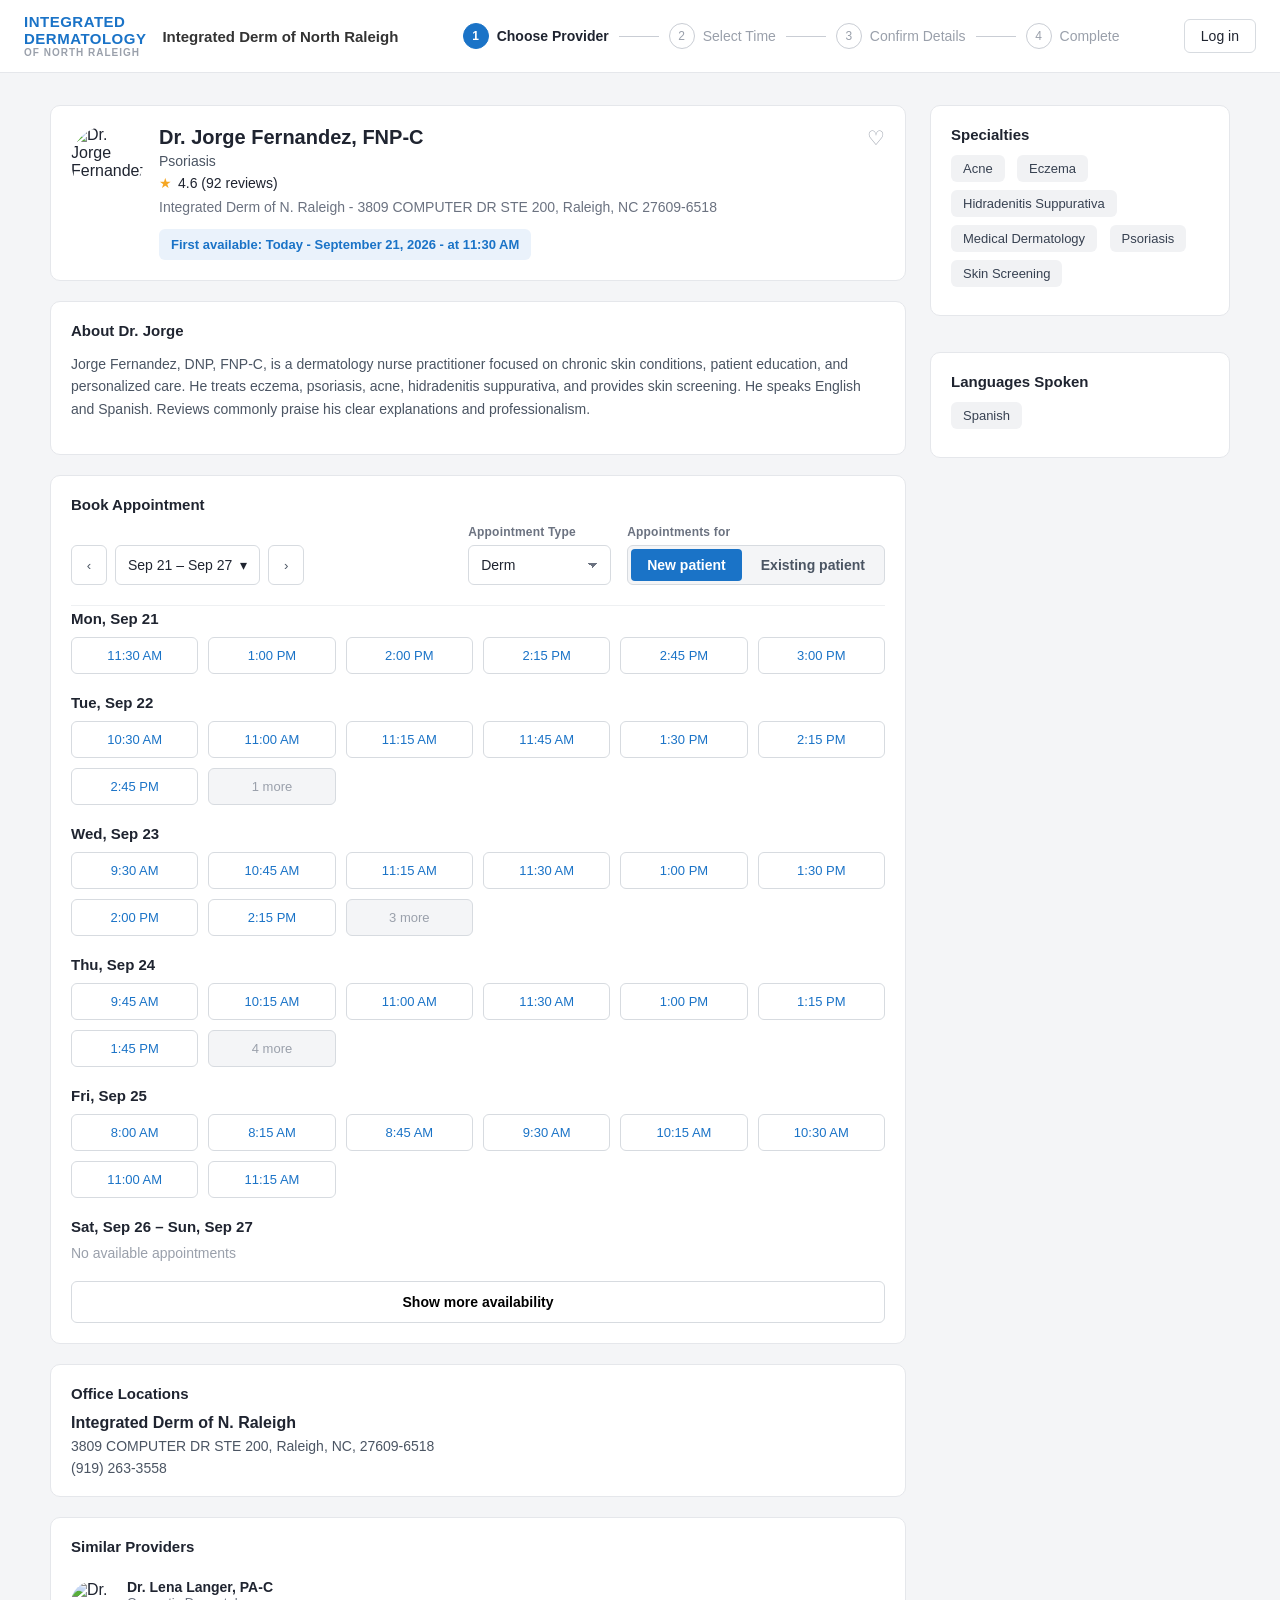
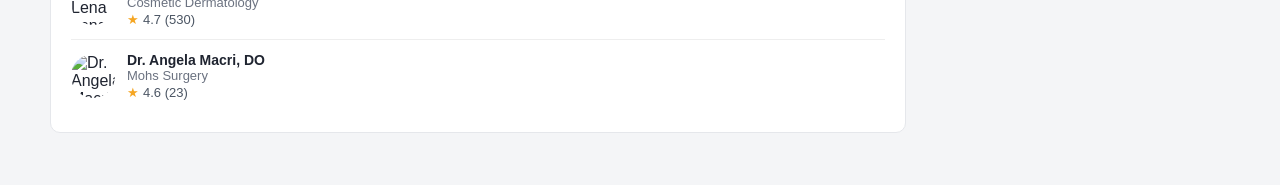
==== provider-profile.html @ 8ef36b45 "Add OLS scheduler prototype with patient-type slot filtering Recreates the four-step online schedule" ====
<!DOCTYPE html>
<html lang="en">
<head>
<meta charset="UTF-8">
<meta name="viewport" content="width=device-width, initial-scale=1.0">
<title>Dr. Jorge Fernandez, FNP-C - Integrated Derm of North Raleigh</title>
<link rel="stylesheet" href="css/styles.css">
</head>
<body>

<header class="header">
  <div class="header-left">
    <a class="logo" href="index.html">
      <span class="brand-main">INTEGRATED</span>
      <span class="brand-main">DERMATOLOGY</span>
      <span class="brand-sub">OF NORTH RALEIGH</span>
    </a>
    <div class="practice-name">Integrated Derm of North Raleigh</div>
  </div>

  <div class="steps">
    <div class="step active">
      <span class="step-circle">1</span>
      <span class="step-label">Choose Provider</span>
    </div>
    <div class="step-line"></div>
    <div class="step">
      <span class="step-circle">2</span>
      <span class="step-label">Select Time</span>
    </div>
    <div class="step-line"></div>
    <div class="step">
      <span class="step-circle">3</span>
      <span class="step-label">Confirm Details</span>
    </div>
    <div class="step-line"></div>
    <div class="step">
      <span class="step-circle">4</span>
      <span class="step-label">Complete</span>
    </div>
  </div>

  <button class="login-btn">Log in</button>
</header>

<div class="page-shell">
  <div class="content-wrap-row">
    <div class="content-main">

      <div class="card profile-header-card">
        <div class="profile-header-left">
          <img class="avatar" src="https://i.pravatar.cc/140?img=13" alt="Dr. Jorge Fernandez">
          <div>
            <div class="profile-name">Dr. Jorge Fernandez, FNP-C</div>
            <div class="profile-specialty">Psoriasis</div>
            <div class="profile-rating"><span class="star" style="color:#f5a623;">&#9733;</span> 4.6 (92 reviews)</div>
            <div class="profile-location">Integrated Derm of N. Raleigh - 3809 COMPUTER DR STE 200, Raleigh, NC 27609-6518</div>
            <div class="first-available">First available: Today - September 21, 2026 - at 11:30 AM</div>
          </div>
        </div>
        <span style="font-size:20px; color:#9aa0ab;">&#9825;</span>
      </div>

      <div class="card">
        <div class="section-label">About Dr. Jorge</div>
        <p style="font-size:14px; color:#4b5563; line-height:1.6;">
          Jorge Fernandez, DNP, FNP-C, is a dermatology nurse practitioner focused on chronic skin conditions, patient education, and personalized care. He treats eczema, psoriasis, acne, hidradenitis suppurativa, and provides skin screening. He speaks English and Spanish. Reviews commonly praise his clear explanations and professionalism.
        </p>
      </div>

      <div class="card">
        <div class="section-label">Book Appointment</div>

        <div class="book-toolbar">
          <div class="week-nav">
            <button class="icon-btn">&#8249;</button>
            <div class="week-pill">Sep 21 &ndash; Sep 27 <span>&#9662;</span></div>
            <button class="icon-btn">&#8250;</button>
          </div>
          <div class="book-toolbar-filters">
            <div class="appt-filter-group">
              <label class="appt-filter-label" for="appt-type">Appointment Type</label>
              <select class="appt-type-select" id="appt-type">
                <option selected>Derm</option>
                <option>Cosmetic</option>
                <option>Skin Screening</option>
              </select>
            </div>
            <div class="appt-filter-group">
              <span class="appt-filter-label">Appointments for</span>
              <div class="patient-type-toggle" id="patient-type-toggle" role="group" aria-label="Appointments for">
                <button type="button" class="patient-type-option" data-patient-type="new">New patient</button>
                <button type="button" class="patient-type-option" data-patient-type="established">Existing patient</button>
              </div>
            </div>
          </div>
        </div>

        <div id="conflict-host"></div>

        <div id="availability"></div>

        <button class="show-more-btn">Show more availability</button>
      </div>

      <div class="card">
        <div class="section-label">Office Locations</div>
        <div class="office-location-name">Integrated Derm of N. Raleigh</div>
        <div class="office-location-row">3809 COMPUTER DR STE 200, Raleigh, NC, 27609-6518</div>
        <div class="office-location-row">(919) 263-3558</div>
      </div>

      <div class="card">
        <div class="section-label">Similar Providers</div>

        <div class="similar-provider-row">
          <img class="avatar" src="https://i.pravatar.cc/100?img=45" alt="Dr. Lena Langer">
          <div>
            <div class="similar-provider-name">Dr. Lena Langer, PA-C</div>
            <div class="similar-provider-specialty">Cosmetic Dermatology</div>
            <div class="similar-provider-rating"><span class="star" style="color:#f5a623;">&#9733;</span> 4.7 (530)</div>
          </div>
        </div>

        <div class="similar-provider-row">
          <img class="avatar" src="https://i.pravatar.cc/100?img=32" alt="Dr. Angela Macri">
          <div>
            <div class="similar-provider-name">Dr. Angela Macri, DO</div>
            <div class="similar-provider-specialty">Mohs Surgery</div>
            <div class="similar-provider-rating"><span class="star" style="color:#f5a623;">&#9733;</span> 4.6 (23)</div>
          </div>
        </div>
      </div>

    </div>

    <div class="content-side">
      <div class="card">
        <div class="section-label">Specialties</div>
        <div>
          <span class="tag">Acne</span>
          <span class="tag">Eczema</span>
          <span class="tag">Hidradenitis Suppurativa</span>
          <span class="tag">Medical Dermatology</span>
          <span class="tag">Psoriasis</span>
          <span class="tag">Skin Screening</span>
        </div>
      </div>

      <div class="card">
        <div class="section-label">Languages Spoken</div>
        <div>
          <span class="tag">Spanish</span>
        </div>
      </div>
    </div>
  </div>
</div>

<script src="js/scheduler.js"></script>
<script>
  initPatientTypeSelector({
    toggleSelector: '#patient-type-toggle',
    slotsSelector: '#availability',
    conflictSelector: '#conflict-host'
  });
</script>

</body>
</html>
---- css/styles.css ----
* {
  box-sizing: border-box;
}

body {
  margin: 0;
  font-family: -apple-system, BlinkMacSystemFont, "Segoe UI", Roboto, Helvetica, Arial, sans-serif;
  color: #1f2430;
  background: #ffffff;
}

a {
  text-decoration: none;
  color: inherit;
}

button {
  font-family: inherit;
  cursor: pointer;
}

/* Header */
.header {
  display: flex;
  align-items: center;
  justify-content: space-between;
  padding: 14px 24px;
  border-bottom: 1px solid #e5e7eb;
  flex-wrap: wrap;
  gap: 12px;
}

.header-left {
  display: flex;
  align-items: center;
  gap: 16px;
}

.logo {
  display: flex;
  flex-direction: column;
  line-height: 1.1;
  font-weight: 700;
  letter-spacing: 0.5px;
  color: #9aa0ab;
  font-size: 13px;
  white-space: nowrap;
}

.logo .brand-main {
  color: #1a73c7;
  font-size: 15px;
}

.logo .brand-sub {
  font-size: 10px;
  letter-spacing: 1px;
}

.practice-name {
  font-weight: 600;
  font-size: 15px;
  color: #333;
}

.steps {
  display: flex;
  align-items: center;
  gap: 10px;
  flex-wrap: wrap;
}

.step {
  display: flex;
  align-items: center;
  gap: 8px;
  font-size: 14px;
  color: #9aa0ab;
}

.step.active {
  color: #1f2430;
  font-weight: 600;
}

.step-circle {
  width: 26px;
  height: 26px;
  border-radius: 50%;
  border: 1.5px solid #c9cdd4;
  display: flex;
  align-items: center;
  justify-content: center;
  font-size: 12px;
  color: #9aa0ab;
  flex-shrink: 0;
}

.step.active .step-circle {
  background: #1a73c7;
  border-color: #1a73c7;
  color: #fff;
}

.step.done .step-circle {
  background: #1a73c7;
  border-color: #1a73c7;
  color: #fff;
}

.step-line {
  width: 40px;
  height: 1px;
  background: #c9cdd4;
}

.step-line.done {
  background: #1a73c7;
}

.login-btn {
  display: flex;
  align-items: center;
  gap: 8px;
  border: 1px solid #d7dbe0;
  border-radius: 6px;
  padding: 8px 16px;
  background: #fff;
  font-size: 14px;
  font-weight: 500;
  color: #1f2430;
  white-space: nowrap;
}

/* Search bar */
.search-bar {
  display: flex;
  align-items: center;
  gap: 10px;
  padding: 14px 24px;
  border-bottom: 1px solid #eee;
  flex-wrap: wrap;
}

.select-box,
.input-box {
  border: 1px solid #d7dbe0;
  border-radius: 6px;
  padding: 9px 12px;
  font-size: 14px;
  color: #1f2430;
  background: #fff;
}

.select-box {
  display: flex;
  align-items: center;
  gap: 6px;
  white-space: nowrap;
}

.search-input-wrap {
  flex: 1;
  min-width: 220px;
  display: flex;
  align-items: center;
  gap: 8px;
  border: 1px solid #d7dbe0;
  border-radius: 6px;
  padding: 9px 12px;
}

.search-input-wrap input {
  border: none;
  outline: none;
  font-size: 14px;
  flex: 1;
  color: #1f2430;
}

.search-btn {
  background: #1a73c7;
  color: #fff;
  border: none;
  border-radius: 6px;
  padding: 10px 28px;
  font-size: 14px;
  font-weight: 600;
}

.clear-filters {
  color: #1a73c7;
  font-size: 14px;
  cursor: pointer;
  white-space: nowrap;
}

.result-count {
  padding: 10px 24px 0;
  font-size: 13px;
  color: #6b7280;
}

/* Date/toolbar row */
.toolbar-row {
  display: flex;
  align-items: center;
  justify-content: space-between;
  padding: 12px 24px;
  flex-wrap: wrap;
  gap: 10px;
}

.toolbar-left {
  display: flex;
  align-items: center;
  gap: 10px;
  flex-wrap: wrap;
}

.icon-btn {
  border: 1px solid #d7dbe0;
  background: #fff;
  border-radius: 6px;
  width: 32px;
  height: 32px;
  display: flex;
  align-items: center;
  justify-content: center;
  color: #4b5563;
}

.date-pill,
.time-pill {
  display: flex;
  align-items: center;
  gap: 8px;
  border: 1px solid #d7dbe0;
  border-radius: 6px;
  padding: 8px 12px;
  font-size: 14px;
}

.toolbar-right {
  display: flex;
  align-items: center;
  gap: 18px;
  font-size: 13px;
  color: #1a73c7;
}

.toolbar-right span {
  display: flex;
  align-items: center;
  gap: 6px;
  cursor: pointer;
}

/* Split layout: list + map */
.split-layout {
  display: flex;
  align-items: flex-start;
}

.results-col {
  flex: 1;
  min-width: 0;
  padding: 0 24px 24px;
}

.map-col {
  width: 45%;
  min-width: 320px;
  height: calc(100vh - 190px);
  position: sticky;
  top: 0;
  background: #e8eaed;
}

.map-placeholder {
  width: 100%;
  height: 100%;
  background: linear-gradient(135deg, #eef1f4, #e2e6ea);
  display: flex;
  align-items: center;
  justify-content: center;
  color: #9aa0ab;
  font-size: 13px;
  position: relative;
  overflow: hidden;
}

/* Provider card */
.provider-card {
  border-bottom: 1px solid #eee;
  padding: 20px 0;
}

.provider-card-top {
  display: flex;
  gap: 16px;
  align-items: flex-start;
}

.avatar {
  width: 64px;
  height: 64px;
  border-radius: 50%;
  object-fit: cover;
  flex-shrink: 0;
}

.provider-info {
  flex: 1;
}

.provider-name-row {
  display: flex;
  align-items: center;
  gap: 8px;
}

.provider-name {
  font-weight: 700;
  font-size: 16px;
}

.rating {
  display: flex;
  align-items: center;
  gap: 4px;
  font-size: 13px;
  color: #4b5563;
}

.rating .star {
  color: #f5a623;
}

.provider-specialty {
  font-size: 14px;
  color: #4b5563;
  margin-top: 4px;
}

.provider-location {
  font-size: 13px;
  color: #6b7280;
  margin-top: 6px;
  display: flex;
  align-items: center;
  gap: 4px;
}

.provider-address {
  font-size: 13px;
  color: #9aa0ab;
  margin-left: 18px;
}

.provider-card-icons {
  display: flex;
  gap: 14px;
  color: #6b7280;
  font-size: 16px;
}

.day-slots {
  display: grid;
  grid-template-columns: repeat(7, 1fr);
  gap: 10px;
  margin-top: 16px;
}

.day-slot {
  border: 1px solid #d7dbe0;
  border-radius: 6px;
  padding: 10px 6px;
  text-align: center;
  font-size: 13px;
  cursor: pointer;
}

.day-slot .day-name {
  font-weight: 600;
  color: #1f2430;
}

.day-slot .day-date {
  color: #4b5563;
  margin-top: 2px;
}

.day-slot .day-open {
  color: #1a73c7;
  margin-top: 4px;
  font-weight: 600;
}

.day-slot.disabled {
  opacity: 0.5;
  cursor: default;
}

.day-slot.disabled .day-open {
  color: #9aa0ab;
}

.see-availability {
  color: #1a73c7;
  font-size: 14px;
  margin-top: 14px;
  display: inline-block;
  cursor: pointer;
}

/* Page shell for step 2 / 3 / 4 */
.page-shell {
  background: #f4f5f7;
  min-height: calc(100vh - 65px);
  padding: 32px 24px;
}

.content-wrap {
  max-width: 960px;
  margin: 0 auto;
}

.content-wrap-row {
  max-width: 1180px;
  margin: 0 auto;
  display: flex;
  gap: 24px;
  align-items: flex-start;
}

.content-main {
  flex: 1;
  min-width: 0;
}

.content-side {
  width: 300px;
  flex-shrink: 0;
  display: flex;
  flex-direction: column;
  gap: 16px;
}

.page-title-row {
  display: flex;
  align-items: center;
  justify-content: space-between;
  margin-bottom: 20px;
}

.page-title {
  font-size: 24px;
  font-weight: 700;
}

.back-link {
  display: flex;
  align-items: center;
  gap: 6px;
  color: #1a73c7;
  font-size: 14px;
  cursor: pointer;
}

.card {
  background: #fff;
  border: 1px solid #e5e7eb;
  border-radius: 10px;
  padding: 20px;
  margin-bottom: 20px;
}

.provider-summary {
  display: flex;
  align-items: center;
  gap: 16px;
}

.provider-summary .avatar {
  width: 56px;
  height: 56px;
}

.provider-summary-info .provider-name {
  font-size: 17px;
}

.provider-summary-info .provider-location {
  margin-top: 4px;
}

.section-label {
  font-weight: 700;
  font-size: 15px;
  margin-bottom: 12px;
}

.appt-type-pill {
  display: flex;
  align-items: center;
  justify-content: center;
  gap: 8px;
  background: #eaf2fb;
  border: 1px solid #1a73c7;
  color: #1a73c7;
  border-radius: 6px;
  padding: 12px;
  font-weight: 600;
  font-size: 14px;
  margin-bottom: 24px;
}

.day-heading {
  font-weight: 700;
  font-size: 15px;
  margin: 20px 0 10px;
}

/* Patient type selector */
.patient-type-row {
  margin-bottom: 20px;
}

/* Filter bar above the slot grid */
.appt-filter-row {
  display: flex;
  align-items: flex-end;
  gap: 16px;
  flex-wrap: wrap;
  padding-bottom: 20px;
  margin-bottom: 4px;
  border-bottom: 1px solid #eef0f2;
}

.appt-filter-group {
  display: flex;
  flex-direction: column;
  gap: 6px;
  min-width: 0;
}

.appt-filter-row > .appt-filter-group:last-child {
  margin-left: auto;
}

.appt-filter-group--grow {
  flex: 0 1 260px;
  min-width: 180px;
}

.appt-filter-label {
  font-size: 12px;
  font-weight: 600;
  color: #6b7280;
  letter-spacing: 0.2px;
}

.appt-type-select {
  height: 40px;
  width: 100%;
  border: 1px solid #d7dbe0;
  border-radius: 6px;
  padding: 0 34px 0 12px;
  font-size: 14px;
  font-family: inherit;
  color: #1f2430;
  background-color: #fff;
  background-image: linear-gradient(45deg, transparent 50%, #6b7280 50%),
    linear-gradient(135deg, #6b7280 50%, transparent 50%);
  background-position: calc(100% - 17px) 17px, calc(100% - 12px) 17px;
  background-size: 5px 5px, 5px 5px;
  background-repeat: no-repeat;
  -webkit-appearance: none;
  -moz-appearance: none;
  appearance: none;
}

.appt-type-select:focus {
  outline: none;
  border-color: #1a73c7;
  box-shadow: 0 0 0 3px rgba(26, 115, 199, 0.15);
}

.book-toolbar-filters {
  display: flex;
  align-items: flex-end;
  gap: 16px;
  flex-wrap: wrap;
}

.available-times-label {
  margin-top: 20px;
}

/* First day heading follows a section label, so it needs less top margin */
#availability .day-heading:first-child {
  margin-top: 0;
}

.patient-type-toggle {
  display: inline-flex;
  height: 40px;
  padding: 3px;
  gap: 3px;
  border: 1px solid #d7dbe0;
  border-radius: 6px;
  background: #f4f5f7;
}

.patient-type-option {
  border: none;
  border-radius: 4px;
  background: transparent;
  color: #4b5563;
  font-size: 14px;
  font-weight: 600;
  padding: 0 16px;
  white-space: nowrap;
  transition: background-color 0.12s ease, color 0.12s ease;
}

.patient-type-option:hover:not(.active) {
  color: #1f2430;
}

.patient-type-option.active {
  background: #1a73c7;
  color: #fff;
}

/* Conflict messaging */
.conflict-banner {
  border: 1px solid #f0c2c2;
  background: #fdf3f3;
  border-radius: 8px;
  padding: 14px 16px;
  margin-bottom: 20px;
}

.conflict-title {
  font-weight: 700;
  font-size: 14px;
  color: #a62b2b;
  margin-bottom: 4px;
}

.conflict-body {
  font-size: 13px;
  color: #6b7280;
}

/* Prototype-only testing controls */
.proto-panel {
  border: 1px dashed #b08400;
  background: #fffbea;
  border-radius: 8px;
  padding: 16px;
  margin-top: 24px;
}

.proto-panel-label {
  font-size: 11px;
  font-weight: 700;
  letter-spacing: 1px;
  text-transform: uppercase;
  color: #7a5c00;
  margin-bottom: 4px;
}

.proto-panel-note {
  font-size: 13px;
  color: #6b7280;
  margin-bottom: 12px;
}

.proto-panel-actions {
  display: flex;
  gap: 12px;
  flex-wrap: wrap;
}

.proto-btn {
  flex: 1;
  min-width: 200px;
  border: 1px solid #b08400;
  background: #fff;
  color: #7a5c00;
  border-radius: 6px;
  padding: 12px 16px;
  font-size: 14px;
  font-weight: 600;
}

.time-slots {
  display: grid;
  grid-template-columns: repeat(6, 1fr);
  gap: 10px;
}

.time-slot {
  border: 1px solid #d7dbe0;
  border-radius: 6px;
  padding: 10px 4px;
  text-align: center;
  font-size: 13px;
  color: #1a73c7;
  background: #fff;
}

.time-slot.more {
  color: #9aa0ab;
  background: #f4f5f7;
}

.no-appts {
  color: #9aa0ab;
  font-size: 14px;
}

.show-more-btn {
  width: 100%;
  border: 1px solid #d7dbe0;
  border-radius: 6px;
  padding: 12px;
  background: #fff;
  font-weight: 600;
  font-size: 14px;
  margin-top: 20px;
}

/* Provider profile page */
.profile-header-card {
  display: flex;
  align-items: flex-start;
  justify-content: space-between;
  gap: 16px;
}

.profile-header-left {
  display: flex;
  gap: 16px;
}

.profile-header-left .avatar {
  width: 72px;
  height: 72px;
}

.profile-name {
  font-size: 20px;
  font-weight: 700;
}

.profile-specialty {
  font-size: 14px;
  color: #4b5563;
  margin-top: 4px;
}

.profile-rating {
  display: flex;
  align-items: center;
  gap: 6px;
  font-size: 14px;
  margin-top: 6px;
}

.profile-location {
  font-size: 14px;
  color: #6b7280;
  margin-top: 8px;
  display: flex;
  align-items: center;
  gap: 6px;
}

.first-available {
  display: inline-flex;
  align-items: center;
  gap: 8px;
  background: #eaf2fb;
  color: #1a73c7;
  border-radius: 6px;
  padding: 8px 12px;
  font-size: 13px;
  font-weight: 600;
  margin-top: 14px;
}

.tag {
  display: inline-block;
  background: #f1f2f4;
  border-radius: 6px;
  padding: 6px 12px;
  font-size: 13px;
  color: #374151;
  margin: 0 8px 8px 0;
}

.appt-type-pill-btn {
  background: #1a73c7;
  color: #fff;
  border: none;
  border-radius: 6px;
  padding: 10px 20px;
  font-weight: 600;
  font-size: 14px;
  display: flex;
  align-items: center;
  gap: 8px;
}

.book-toolbar {
  display: flex;
  align-items: flex-end;
  justify-content: space-between;
  padding-bottom: 20px;
  margin-bottom: 4px;
  border-bottom: 1px solid #eef0f2;
  flex-wrap: wrap;
  gap: 16px;
}

.week-nav {
  display: flex;
  align-items: center;
  gap: 8px;
  height: 40px;
}

.week-nav .icon-btn {
  height: 40px;
  width: 36px;
}

.week-pill {
  display: flex;
  align-items: center;
  gap: 8px;
  height: 40px;
  border: 1px solid #d7dbe0;
  border-radius: 6px;
  padding: 0 12px;
  font-size: 14px;
}

.office-location-name {
  font-weight: 600;
  margin-bottom: 6px;
}

.office-location-row {
  display: flex;
  align-items: center;
  gap: 8px;
  font-size: 14px;
  color: #4b5563;
  margin-top: 6px;
}

.similar-provider-row {
  display: flex;
  align-items: center;
  gap: 12px;
  padding: 12px 0;
  border-bottom: 1px solid #eee;
}

.similar-provider-row:last-child {
  border-bottom: none;
}

.similar-provider-row .avatar {
  width: 44px;
  height: 44px;
}

.similar-provider-name {
  font-weight: 600;
  font-size: 14px;
}

.similar-provider-specialty {
  font-size: 13px;
  color: #6b7280;
}

.similar-provider-rating {
  font-size: 13px;
  color: #4b5563;
  display: flex;
  align-items: center;
  gap: 4px;
  margin-top: 2px;
}

/* Confirm details page */
.appt-summary-row {
  display: flex;
  align-items: center;
  justify-content: space-between;
}

.appt-summary-datetime {
  text-align: right;
  display: flex;
  align-items: center;
  gap: 10px;
}

.appt-summary-datetime .date {
  font-weight: 700;
  font-size: 15px;
}

.appt-summary-datetime .time {
  color: #4b5563;
  font-size: 14px;
}

.login-quicker-btn {
  width: 100%;
  border: 1px solid #1a73c7;
  background: #eaf2fb;
  color: #1a73c7;
  border-radius: 6px;
  padding: 14px;
  font-weight: 600;
  font-size: 14px;
  display: flex;
  align-items: center;
  justify-content: center;
  gap: 8px;
  margin-bottom: 24px;
}

.form-row {
  display: grid;
  grid-template-columns: 1fr 1fr 1fr;
  gap: 16px;
  margin-bottom: 20px;
}

.form-group label {
  display: block;
  font-weight: 600;
  font-size: 14px;
  margin-bottom: 8px;
}

.required {
  color: #d64545;
}

.form-group input,
.form-group select,
.form-group textarea {
  width: 100%;
  border: 1px solid #d7dbe0;
  border-radius: 6px;
  padding: 11px 12px;
  font-size: 14px;
  font-family: inherit;
  color: #1f2430;
}

.form-group textarea {
  resize: vertical;
  min-height: 90px;
}

.hipaa-notice {
  background: #f4f5f7;
  border-radius: 8px;
  padding: 16px;
  margin: 24px 0;
}

.hipaa-notice-title {
  display: flex;
  align-items: center;
  gap: 8px;
  font-weight: 700;
  font-size: 14px;
  margin-bottom: 6px;
}

.hipaa-notice-body {
  font-size: 13px;
  color: #6b7280;
  margin-left: 24px;
}

.confirm-btn {
  width: 100%;
  background: #1a5aa8;
  color: #fff;
  border: none;
  border-radius: 6px;
  padding: 16px;
  font-weight: 700;
  font-size: 15px;
}

/* Complete page */
.complete-card {
  text-align: center;
  padding: 48px 24px;
}

.complete-icon {
  width: 64px;
  height: 64px;
  border-radius: 50%;
  background: #e6f4ea;
  color: #1e8e3e;
  display: flex;
  align-items: center;
  justify-content: center;
  font-size: 32px;
  margin: 0 auto 20px;
}

.complete-title {
  font-size: 22px;
  font-weight: 700;
  margin-bottom: 8px;
}

.complete-subtitle {
  color: #6b7280;
  font-size: 14px;
}

@media (max-width: 900px) {
  .split-layout {
    flex-direction: column;
  }
  .map-col {
    width: 100%;
    height: 320px;
    position: static;
  }
  .content-wrap-row {
    flex-direction: column;
  }
  .content-side {
    width: 100%;
  }
  .day-slots {
    grid-template-columns: repeat(3, 1fr);
  }
  .time-slots {
    grid-template-columns: repeat(3, 1fr);
  }
  .form-row {
    grid-template-columns: 1fr;
  }
  /* Once filters stack, left-align them instead of pushing the last one right */
  .appt-filter-row > .appt-filter-group:last-child {
    margin-left: 0;
  }
}

@media (max-width: 560px) {
  .appt-filter-group--grow {
    flex: 1 1 100%;
  }
  .patient-type-toggle {
    width: 100%;
  }
  .patient-type-option {
    flex: 1;
  }
  .header {
    flex-direction: column;
    align-items: flex-start;
  }
  .steps {
    order: 3;
    width: 100%;
    justify-content: space-between;
  }
  .step span.step-label {
    display: none;
  }
  .step-line {
    width: 16px;
  }
  .day-slots {
    grid-template-columns: repeat(2, 1fr);
  }
  .time-slots {
    grid-template-columns: repeat(2, 1fr);
  }
  .profile-header-card {
    flex-direction: column;
  }
}
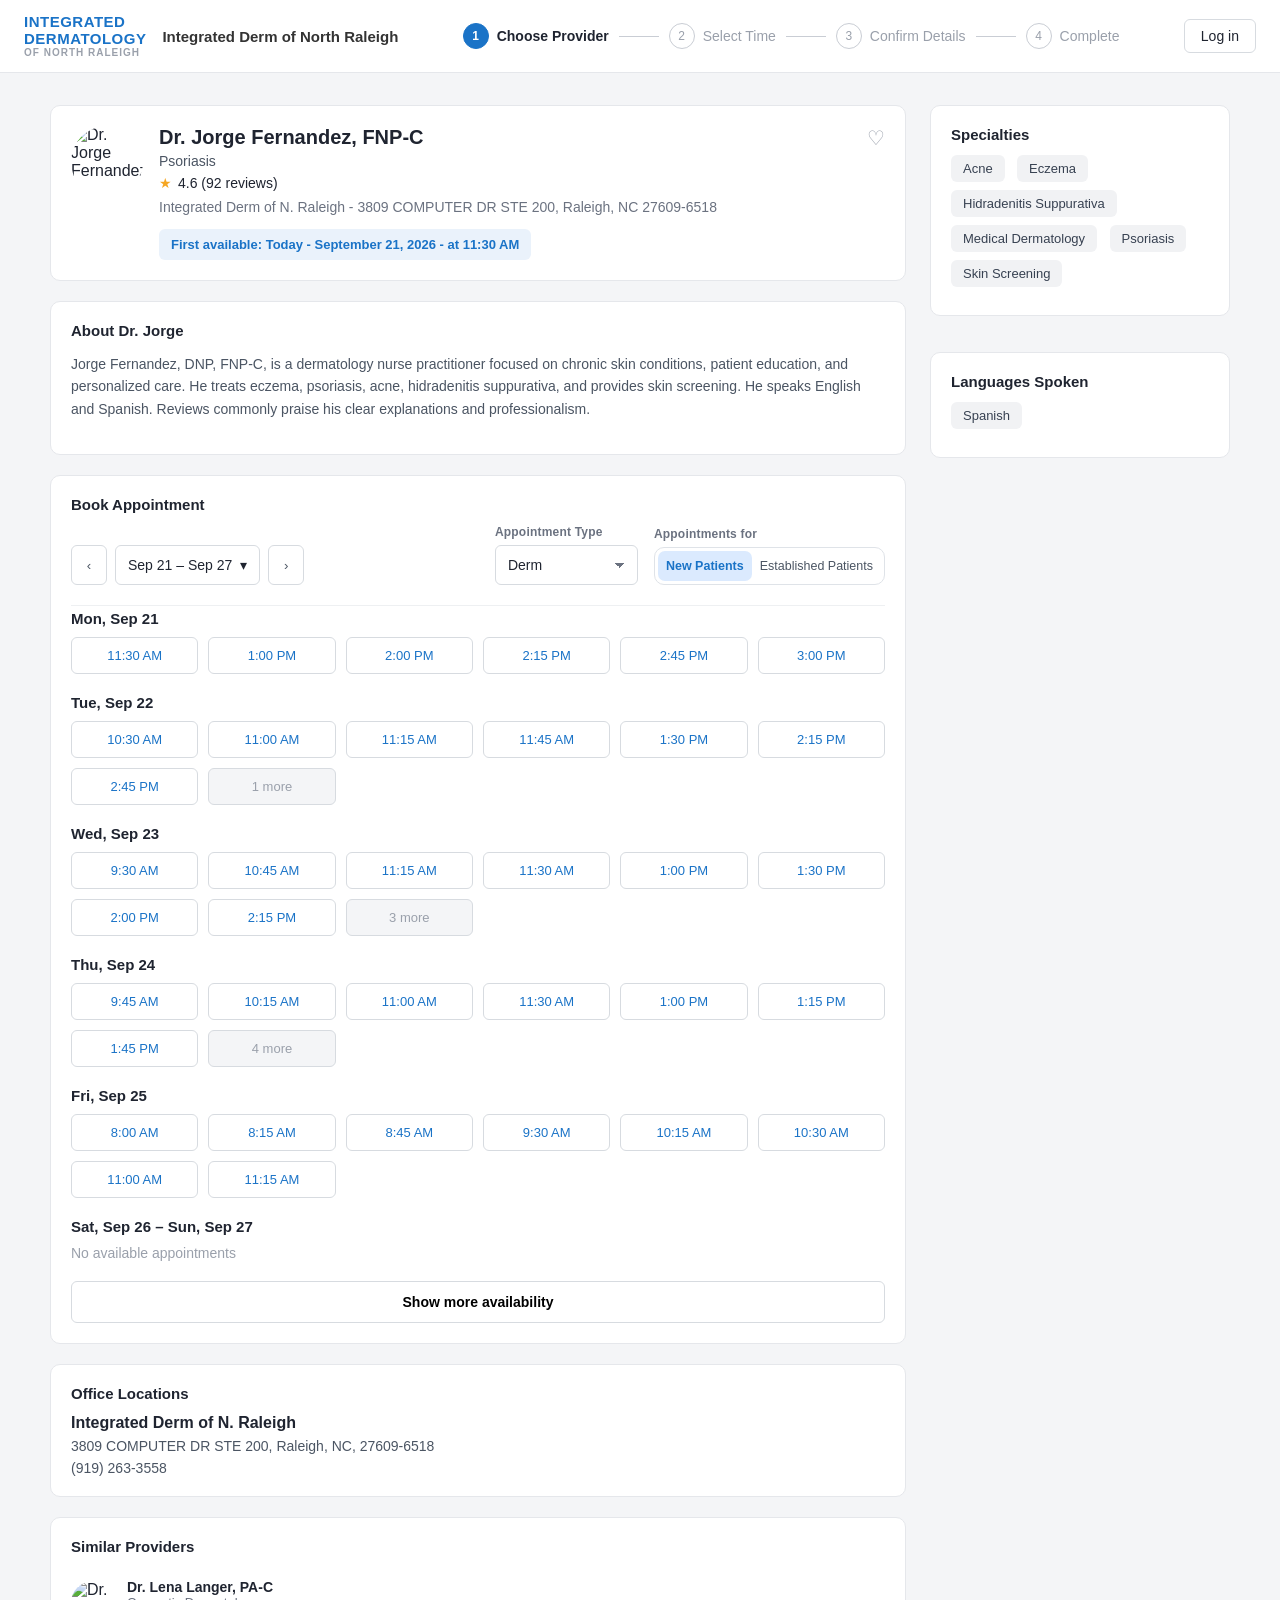
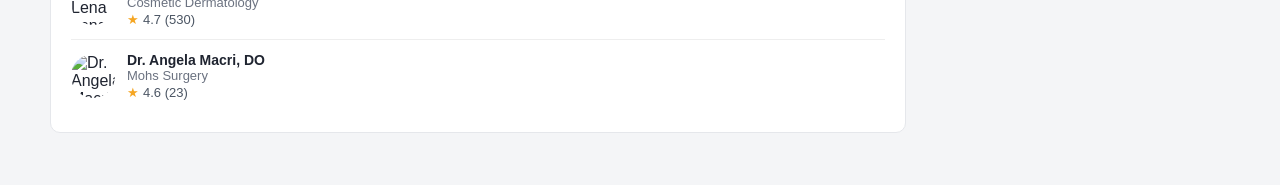
==== commit 7b9f157b: "Rename patient type to Established and rebuild the step 1 toolbar Switch the patient-facing wording " ====
--- a/provider-profile.html
+++ b/provider-profile.html
@@ -89,8 +89,8 @@
             <div class="appt-filter-group">
               <span class="appt-filter-label">Appointments for</span>
               <div class="patient-type-toggle" id="patient-type-toggle" role="group" aria-label="Appointments for">
-                <button type="button" class="patient-type-option" data-patient-type="new">New patient</button>
-                <button type="button" class="patient-type-option" data-patient-type="established">Existing patient</button>
+                <button type="button" class="patient-type-option" data-patient-type="new">New Patients</button>
+                <button type="button" class="patient-type-option" data-patient-type="established">Established Patients</button>
               </div>
             </div>
           </div>
--- a/css/styles.css
+++ b/css/styles.css
@@ -201,20 +201,31 @@
   color: #6b7280;
 }
 
+/* The map sits beside the results column, so keep the toolbar inside the
+   results width and let its right-hand controls stop at the map edge. */
+@media (min-width: 901px) {
+  .toolbar-row {
+    width: 60%;
+  }
+}
+
 /* Date/toolbar row */
 .toolbar-row {
   display: flex;
   align-items: center;
   justify-content: space-between;
-  padding: 12px 24px;
+  gap: 10px;
+  padding: 9px 20px;
+  background: #fafbfc;
+  border-top: 1px solid #eef0f2;
+  border-bottom: 1px solid #eef0f2;
   flex-wrap: wrap;
-  gap: 10px;
 }
 
 .toolbar-left {
   display: flex;
   align-items: center;
-  gap: 10px;
+  gap: 7px;
   flex-wrap: wrap;
 }
 
@@ -230,30 +241,128 @@
   color: #4b5563;
 }
 
-.date-pill,
-.time-pill {
-  display: flex;
-  align-items: center;
-  gap: 8px;
-  border: 1px solid #d7dbe0;
-  border-radius: 6px;
-  padding: 8px 12px;
-  font-size: 14px;
+/* Shared icon sizing for toolbar controls */
+.ctl-icon,
+.ctl-caret {
+  flex-shrink: 0;
+  fill: none;
+  stroke: currentColor;
+  stroke-width: 1.8;
+  stroke-linecap: round;
+  stroke-linejoin: round;
+}
+
+.ctl-icon {
+  width: 15px;
+  height: 15px;
+}
+
+.ctl-caret {
+  width: 15px;
+  height: 15px;
+  color: #6b7280;
+}
+
+/* Segmented date navigation: arrow | current | arrow */
+.date-nav {
+  display: flex;
+  align-items: stretch;
+  background: #fff;
+  border: 1px solid #dfe3e8;
+  border-radius: 10px;
+  overflow: hidden;
+}
+
+.date-nav-arrow,
+.date-nav-current {
+  display: flex;
+  align-items: center;
+  justify-content: center;
+  gap: 7px;
+  height: 38px;
+  border: none;
+  background: #fff;
+  color: #1f2430;
+  font-size: 14px;
+  font-family: inherit;
+}
+
+.date-nav-arrow {
+  width: 32px;
+  color: #9aa0ab;
+  padding: 0;
+}
+
+.date-nav-arrow svg {
+  width: 16px;
+  height: 16px;
+  fill: none;
+  stroke: currentColor;
+  stroke-width: 2;
+  stroke-linecap: round;
+  stroke-linejoin: round;
+}
+
+.date-nav-current {
+  padding: 0 11px;
+  border-left: 1px solid #eef0f2;
+  border-right: 1px solid #eef0f2;
+  font-size: 13px;
+  font-weight: 500;
+  white-space: nowrap;
+}
+
+.date-nav-arrow:hover,
+.date-nav-current:hover,
+.ctl-pill:hover {
+  background: #f4f5f7;
+}
+
+/* Standalone rounded control, e.g. the Time filter */
+.ctl-pill {
+  display: flex;
+  align-items: center;
+  gap: 7px;
+  height: 38px;
+  padding: 0 11px;
+  background: #fff;
+  border: 1px solid #dfe3e8;
+  border-radius: 10px;
+  font-size: 13px;
+  font-family: inherit;
+  font-weight: 500;
+  color: #1f2430;
+  white-space: nowrap;
+}
+
+.toolbar-divider {
+  width: 1px;
+  height: 26px;
+  background: #e1e5ea;
 }
 
 .toolbar-right {
   display: flex;
   align-items: center;
-  gap: 18px;
-  font-size: 13px;
-  color: #1a73c7;
-}
-
-.toolbar-right span {
+  gap: 12px;
+  flex-wrap: wrap;
+}
+
+.toolbar-link-btn {
   display: flex;
   align-items: center;
   gap: 6px;
-  cursor: pointer;
+  border: none;
+  background: none;
+  padding: 0;
+  font-size: 13px;
+  font-family: inherit;
+  color: #4b5563;
+  white-space: nowrap;
+}
+
+.toolbar-link-btn:hover {
+  color: #1f2430;
 }
 
 /* Split layout: list + map */
@@ -269,7 +378,7 @@
 }
 
 .map-col {
-  width: 45%;
+  width: 40%;
   min-width: 320px;
   height: calc(100vh - 190px);
   position: sticky;
@@ -605,22 +714,23 @@
 
 .patient-type-toggle {
   display: inline-flex;
-  height: 40px;
+  align-items: center;
+  height: 38px;
   padding: 3px;
-  gap: 3px;
-  border: 1px solid #d7dbe0;
-  border-radius: 6px;
-  background: #f4f5f7;
+  border: 1px solid #dfe3e8;
+  border-radius: 10px;
+  background: #fff;
 }
 
 .patient-type-option {
   border: none;
-  border-radius: 4px;
+  border-radius: 7px;
   background: transparent;
   color: #4b5563;
-  font-size: 14px;
-  font-weight: 600;
-  padding: 0 16px;
+  font-size: 13px;
+  font-weight: 500;
+  height: 100%;
+  padding: 0 10px;
   white-space: nowrap;
   transition: background-color 0.12s ease, color 0.12s ease;
 }
@@ -630,8 +740,9 @@
 }
 
 .patient-type-option.active {
-  background: #1a73c7;
-  color: #fff;
+  background: #dbeafe;
+  color: #1a73c7;
+  font-weight: 600;
 }
 
 /* Conflict messaging */
@@ -1068,15 +1179,91 @@
   }
 }
 
+/* Between 901 and 1400px the results column is too narrow for the full
+   control set, so drop the decorative divider and tighten spacing further
+   rather than let the row wrap. */
+@media (min-width: 901px) and (max-width: 1400px) {
+  .toolbar-divider {
+    display: none;
+  }
+  .toolbar-left {
+    gap: 6px;
+  }
+  .toolbar-right {
+    gap: 10px;
+  }
+  .patient-type-option {
+    padding: 0 8px;
+    font-size: 12.5px;
+  }
+  .date-nav-current,
+  .ctl-pill,
+  .toolbar-link-btn {
+    font-size: 12.5px;
+  }
+  .date-nav-current,
+  .ctl-pill {
+    padding: 0 9px;
+    gap: 6px;
+  }
+  .date-nav-arrow {
+    width: 28px;
+  }
+  .ctl-icon {
+    width: 14px;
+    height: 14px;
+  }
+  .ctl-caret {
+    width: 13px;
+    height: 13px;
+  }
+}
+
+/* Tightest desktop tier: the results column is very narrow here, so trim
+   padding and icon sizes to the minimum that stays legible. */
+@media (min-width: 901px) and (max-width: 1200px) {
+  .toolbar-left {
+    gap: 5px;
+  }
+  .toolbar-right {
+    gap: 8px;
+  }
+  .date-nav-current,
+  .ctl-pill {
+    padding: 0 7px;
+    gap: 5px;
+  }
+  .date-nav-arrow {
+    width: 24px;
+  }
+  .patient-type-option {
+    padding: 0 6px;
+  }
+  .date-nav-current,
+  .ctl-pill,
+  .toolbar-link-btn,
+  .patient-type-option {
+    font-size: 12px;
+  }
+  .toolbar-row {
+    padding: 9px 14px;
+  }
+}
+
 @media (max-width: 560px) {
   .appt-filter-group--grow {
     flex: 1 1 100%;
   }
+  .toolbar-divider {
+    display: none;
+  }
   .patient-type-toggle {
     width: 100%;
   }
   .patient-type-option {
     flex: 1;
+    padding: 0 8px;
+    min-width: 0;
   }
   .header {
     flex-direction: column;
